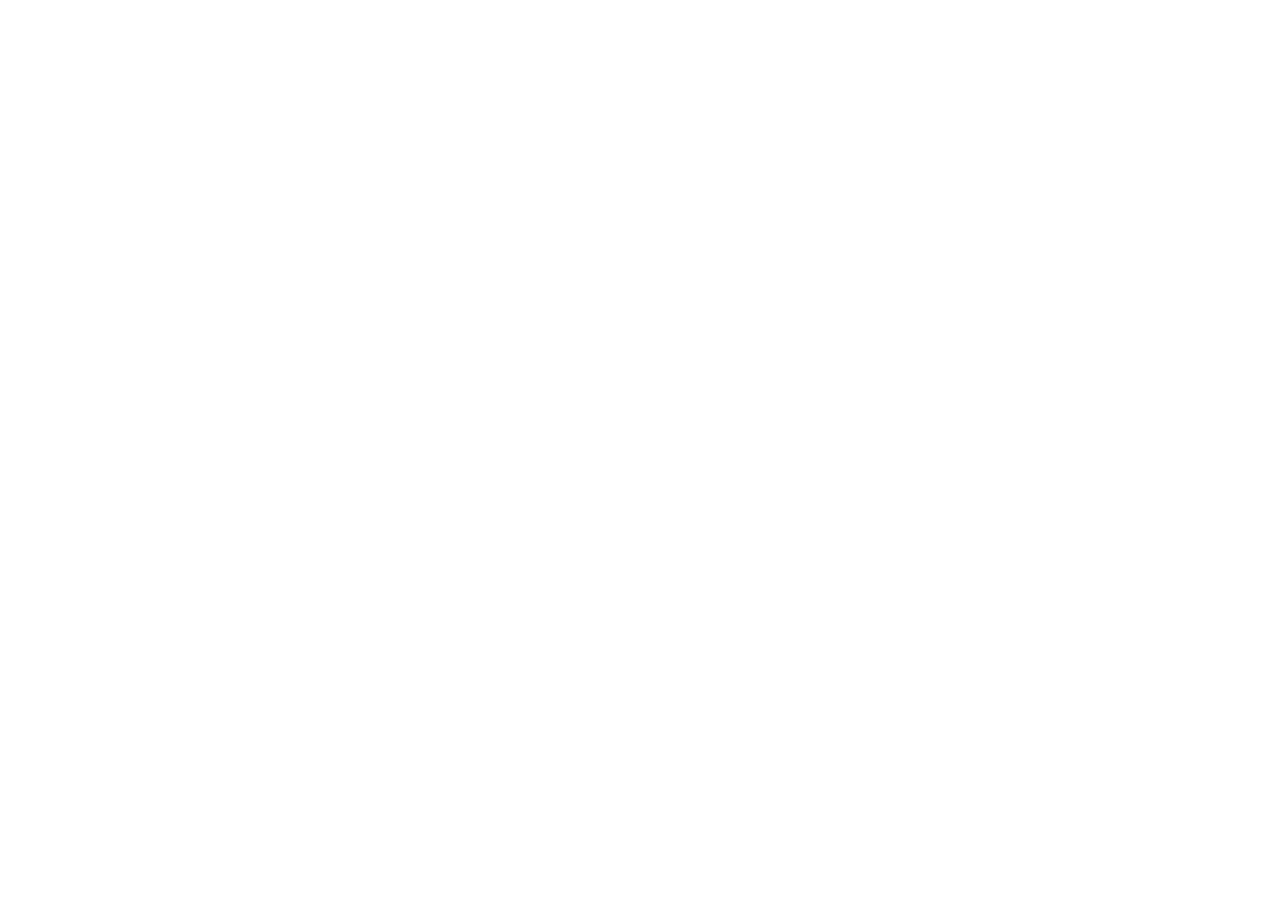
==== TrendyShop/index.html @ ae8360bd "estructura completa" ====
<!DOCTYPE html>
<html lang="es">
<head>
    <meta charset="UTF-8">
    <meta name="viewport" content="width=device-width, initial-scale=1.0">
    <title>TrendyShop</title>
    <link rel="stylesheet" href="https://cdn.jsdelivr.net/npm/bootstrap@5.3.3/dist/css/bootstrap.min.css">
    <link rel="stylesheet" href="https://cdn.jsdelivr.net/npm/bootstrap-icons@1.11.3/font/bootstrap-icons.min.css">
    <link rel="stylesheet" href="css/global.css">
    <link rel="stylesheet" href="css/components/header.css">
    <link rel="stylesheet" href="css/components/footer.css">
    <link rel="stylesheet" href="css/index.css">
</head>
<body class="cuerpo principal" id="cuerpo principal">
    <header class="bloque cabecera" id="encabezado del sitio"></header>

    <main class="contenedor principal" id="contenido de inicio"></main>

    <footer class="bloque pie" id="pie del sitio"></footer>

    <script src="https://cdn.jsdelivr.net/npm/bootstrap@5.3.3/dist/js/bootstrap.bundle.min.js"></script>
    <script src="js/main.js"></script>
    <script src="js/index.js"></script>
</body>
</html>
---- TrendyShop/css/global.css ----
:root {
    --lienzo: #FAFAF7;
    --superficie: #FFFFFF;
    --coral: #FF5A4E;
    --coral-hover: #E84D41;
    --salvia: #DDE5D6;
    --salvia-suave: #EDF2E8;
    --carbon: #1A1A1A;
    --carbon-suave: #4A4A4A;
    --borde: #E8E8E2;
    --borde-tarjeta: #EAEAE4;
    --radio: 12px;
    --sombra-1: 0 4px 16px -2px rgba(26, 26, 26, 0.04), 0 1px 3px 0 rgba(26, 26, 26, 0.02);
    --sombra-2: 0 12px 28px -4px rgba(26, 26, 26, 0.08), 0 4px 8px -2px rgba(26, 26, 26, 0.03);
}
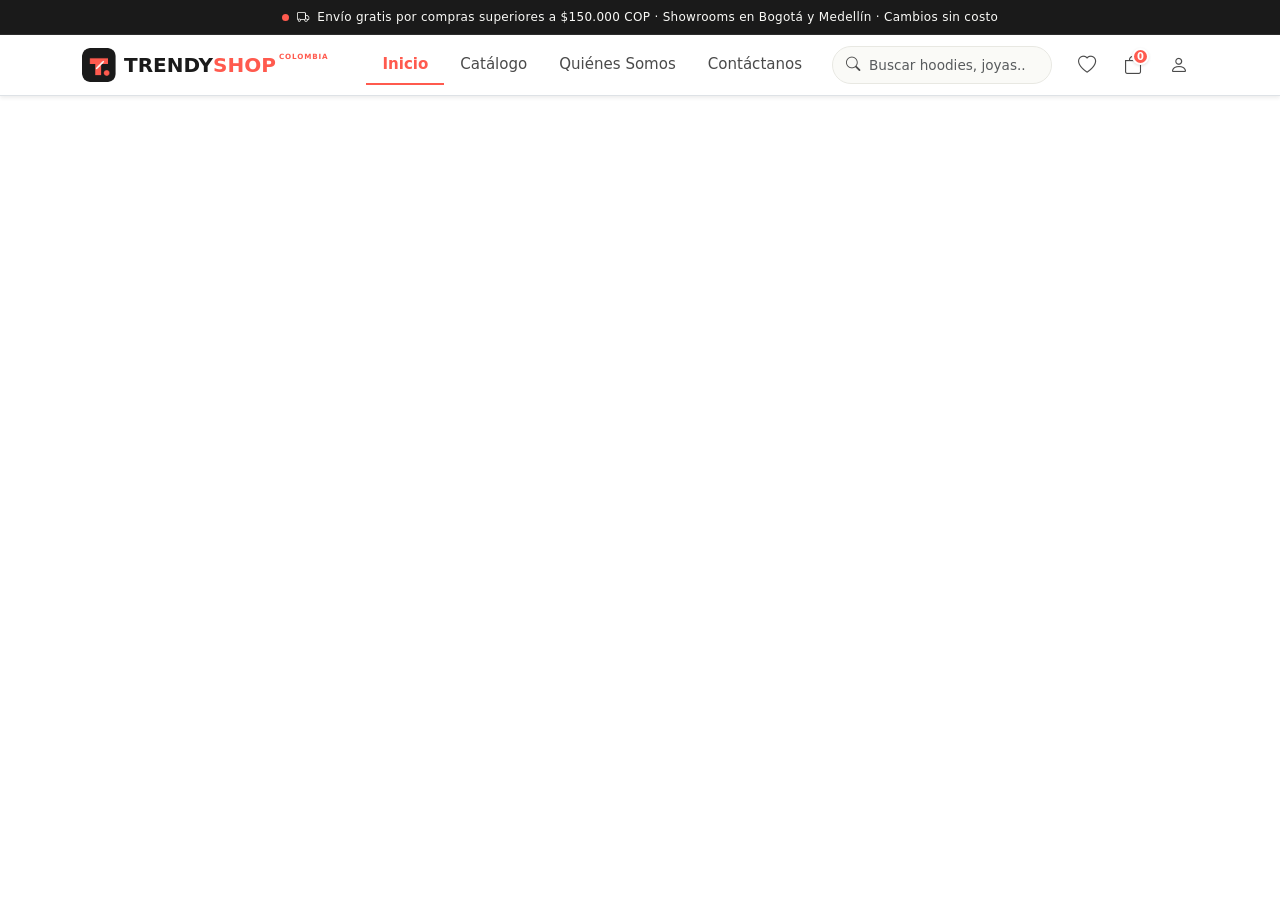
==== commit b329de55: "header implementation" ====
--- a/TrendyShop/index.html
+++ b/TrendyShop/index.html
@@ -19,6 +19,7 @@
     <footer class="bloque pie" id="pie del sitio"></footer>
 
     <script src="https://cdn.jsdelivr.net/npm/bootstrap@5.3.3/dist/js/bootstrap.bundle.min.js"></script>
+    <script src="js/components/header.js"></script>
     <script src="js/main.js"></script>
     <script src="js/index.js"></script>
 </body>
--- a/TrendyShop/css/components/header.css
+++ b/TrendyShop/css/components/header.css
@@ -0,0 +1,210 @@
+/* ==========================================================================
+   TrendyShop - Header Component Styles
+   ========================================================================== */
+
+/* 1. Top Announcement Bar */
+.header-announcement {
+    background-color: var(--carbon);
+    color: var(--lienzo);
+    font-size: 0.75rem;
+    letter-spacing: 0.025em;
+    border-bottom: 1px solid rgba(255, 255, 255, 0.08);
+}
+
+.announcement-dot {
+    width: 7px;
+    height: 7px;
+    border-radius: 50%;
+    background-color: var(--coral);
+    animation: announcement-pulse 2s infinite ease-in-out;
+}
+
+@keyframes announcement-pulse {
+
+    0%,
+    100% {
+        opacity: 1;
+        transform: scale(1);
+    }
+
+    50% {
+        opacity: 0.35;
+        transform: scale(1.3);
+    }
+}
+
+/* 2. Brand Logo */
+.header-logo-link {
+    cursor: pointer;
+    transition: opacity 0.2s ease;
+}
+
+.header-logo-icon {
+    width: 34px;
+    height: 34px;
+    object-fit: contain;
+    border-radius: 8px;
+    transition: transform 0.28s cubic-bezier(0.34, 1.56, 0.64, 1), box-shadow 0.28s ease;
+}
+
+/* T-Logo Hover Animation: Smooth lift, playful tilt, and soft brand glow */
+.header-logo-link:hover .header-logo-icon {
+    transform: translateY(-2px) scale(1.08) rotate(-4deg);
+    box-shadow: 0 4px 12px rgba(26, 26, 26, 0.16), 0 0 0 2px rgba(255, 90, 78, 0.35);
+}
+
+.header-logo-link:active .header-logo-icon {
+    transform: translateY(0) scale(0.95) rotate(0deg);
+    transition-duration: 0.1s;
+}
+
+.logo-part-trendy {
+    font-size: 1.25rem;
+    font-weight: 800;
+    color: var(--carbon);
+}
+
+.logo-part-shop {
+    font-size: 1.25rem;
+    font-weight: 800;
+    color: var(--coral);
+}
+
+.logo-part-country {
+    font-size: 0.45rem;
+    font-weight: 700;
+    color: var(--coral);
+    letter-spacing: 0.12em;
+    margin-left: 3px;
+    align-self: flex-start;
+    padding-top: 2px;
+}
+
+/* 3. Navigation Links */
+.header-nav-links .nav-link {
+    color: var(--carbon-suave);
+    font-size: 0.94rem;
+    font-weight: 500;
+    border-bottom: 2px solid transparent;
+    transition: color 0.2s ease, border-color 0.2s ease;
+}
+
+.header-nav-links .nav-link:hover {
+    color: var(--coral);
+}
+
+.header-nav-links .nav-link.active {
+    color: var(--coral) !important;
+    font-weight: 600;
+    border-bottom-color: var(--coral);
+}
+
+/* 4. Search Form */
+@media (min-width: 992px) {
+    .header-search-form {
+        width: 220px !important;
+    }
+}
+
+.header-search-icon {
+    left: 0.85rem;
+    color: var(--carbon-suave);
+    font-size: 0.9rem;
+}
+
+.header-search-input {
+    background-color: var(--lienzo) !important;
+    border-color: var(--borde) !important;
+    color: var(--carbon) !important;
+    font-size: 0.85rem;
+    padding-left: 2.25rem !important;
+    height: 38px;
+}
+
+.header-search-input:focus {
+    background-color: var(--superficie) !important;
+    border-color: var(--coral) !important;
+    box-shadow: 0 0 0 3px rgba(255, 90, 78, 0.15) !important;
+}
+
+/* 5. Action Buttons & Cart Badge (Geometric Centering) */
+.header-action-btn {
+    width: 38px;
+    height: 38px;
+    display: inline-flex;
+    align-items: center;
+    justify-content: center;
+    position: relative;
+    border-radius: 50%;
+    padding: 0;
+    border: none;
+    background-color: transparent;
+    color: var(--carbon-suave) !important;
+    font-size: 1.15rem;
+    line-height: 1;
+    text-decoration: none;
+    transition: background-color 0.2s ease, color 0.2s ease;
+}
+
+.header-action-btn i {
+    display: inline-flex;
+    align-items: center;
+    justify-content: center;
+    line-height: 1;
+}
+
+.header-action-btn i::before {
+    vertical-align: 0;
+}
+
+.header-action-btn:hover {
+    background-color: var(--salvia-suave) !important;
+    color: var(--coral) !important;
+}
+
+.header-cart-badge {
+    position: absolute;
+    top: 2px;
+    right: 3px;
+    background-color: var(--coral) !important;
+    color: var(--superficie) !important;
+    font-size: 0.62rem;
+    font-weight: 700;
+    line-height: 1;
+    min-width: 17px;
+    height: 17px;
+    padding: 0 3px;
+    border-radius: 999px;
+    display: inline-flex;
+    align-items: center;
+    justify-content: center;
+    border: 2px solid var(--superficie);
+    box-shadow: 0 1px 3px rgba(0, 0, 0, 0.12);
+    pointer-events: none;
+}
+
+/* 6. Mobile Responsiveness */
+@media (max-width: 991.98px) {
+    .header-nav-links {
+        padding-top: 0.75rem;
+        margin-top: 0.5rem;
+        border-top: 1px solid var(--borde);
+    }
+
+    .header-nav-links .nav-link {
+        border-bottom: none;
+        border-left: 3px solid transparent;
+        padding: 0.6rem 0.75rem !important;
+    }
+
+    .header-nav-links .nav-link.active {
+        border-left-color: var(--coral);
+        background-color: var(--salvia-suave);
+        border-radius: 0 var(--radio) var(--radio) 0;
+    }
+
+    .header-actions-container {
+        padding-top: 0.75rem;
+        border-top: 1px solid var(--borde);
+    }
+}
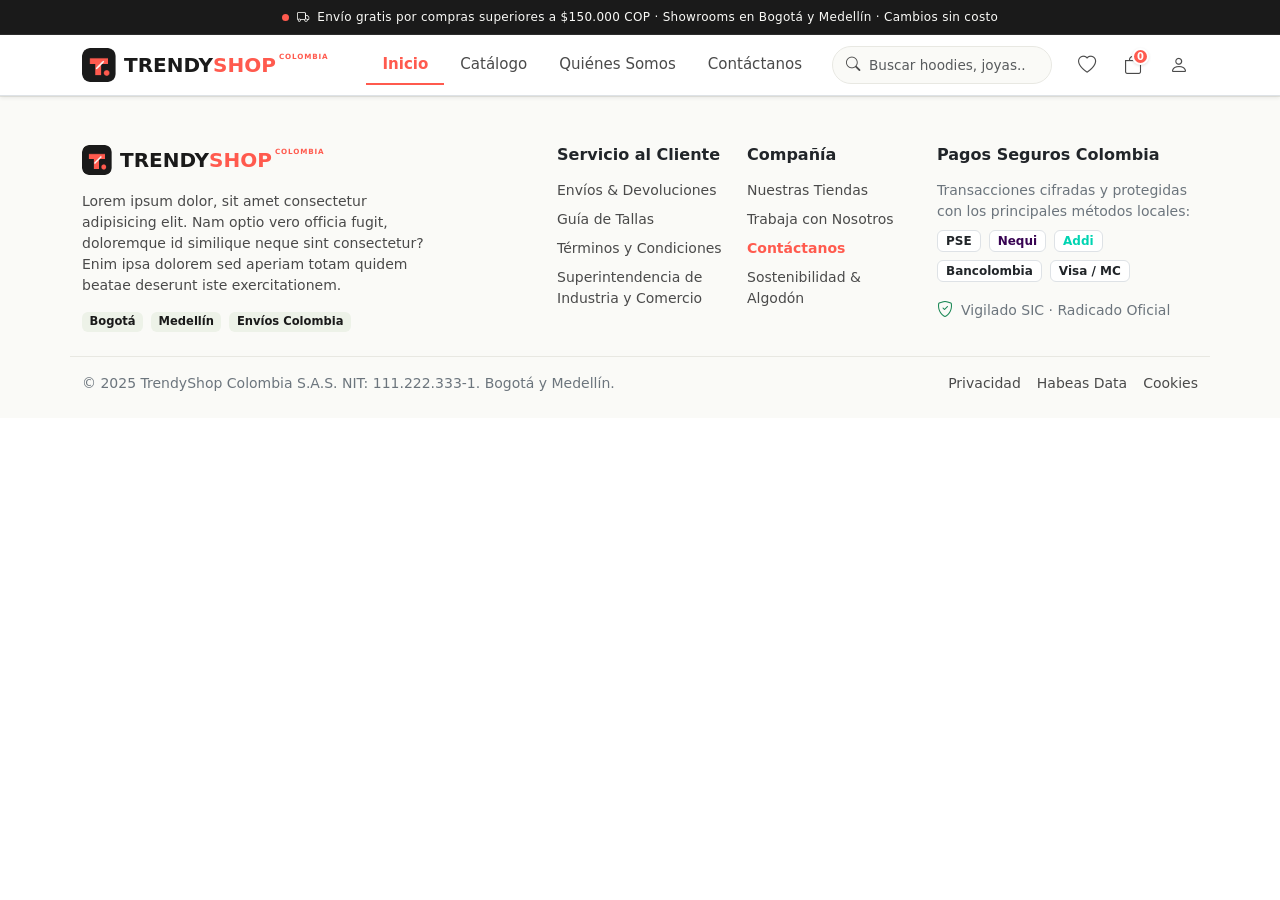
==== commit 2e1aef42: "footer implemented" ====
--- a/TrendyShop/index.html
+++ b/TrendyShop/index.html
@@ -20,6 +20,7 @@
 
     <script src="https://cdn.jsdelivr.net/npm/bootstrap@5.3.3/dist/js/bootstrap.bundle.min.js"></script>
     <script src="js/components/header.js"></script>
+    <script src="js/components/footer.js"></script>
     <script src="js/main.js"></script>
     <script src="js/index.js"></script>
 </body>
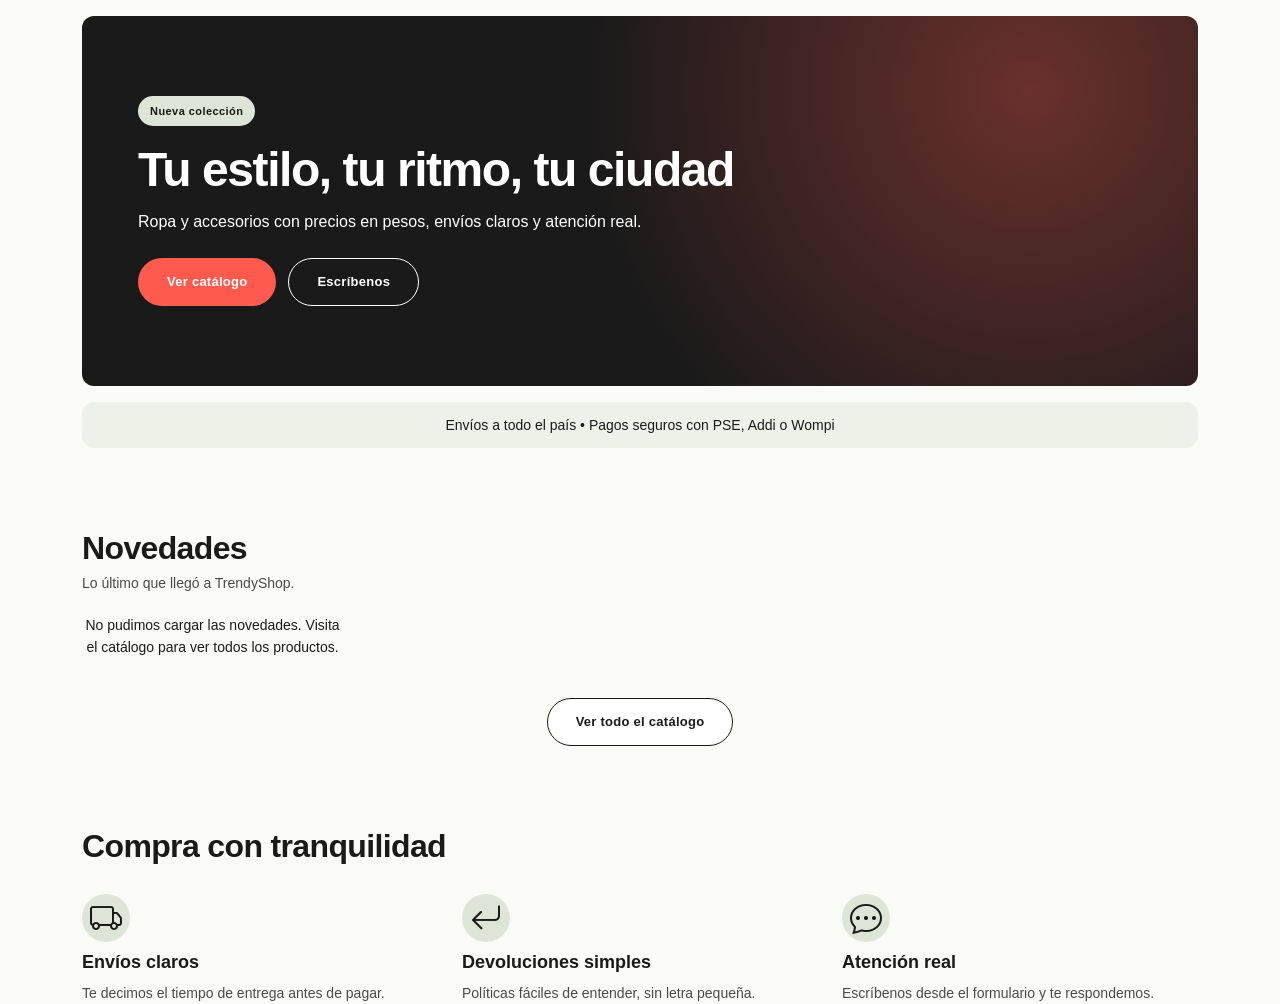
==== commit b9e7703e: "Inicio Asignado elemento 3" ====
--- a/TrendyShop/index.html
+++ b/TrendyShop/index.html
@@ -13,15 +13,80 @@
 </head>
 <body class="cuerpo principal" id="cuerpo principal">
     <header class="bloque cabecera" id="encabezado del sitio"></header>
+<!-- Falta el Navbar -->
+    <main class="contenedor principal" id="contenido de inicio">
 
-    <main class="contenedor principal" id="contenido de inicio"></main>
+        <!-- container 1: Banner principal -->
+        <section class="container hero-seccion">
+            <div class="hero-banner">
+                <span class="insignia insignia-salvia">Nueva colección</span>
+                <h1 class="hero-titulo">Tu estilo, tu ritmo, tu ciudad</h1>
+                <p class="hero-texto">
+                    Ropa y accesorios con precios en pesos, envíos claros y atención real.
+                </p>
+                <div class="hero-botones">
+                    <a href="catalogo/index.html" class="boton boton-primario">Ver catálogo</a>
+                    <a href="contactanos/index.html" class="boton boton-claro">Escríbenos</a>
+                </div>
+            </div>
+        </section>
 
+        <!-- conrainer 2: confianza para remendar error 3 -->
+        <section class="container">
+            <div class="modulo-confianza">
+                Envíos a todo el país • Pagos seguros con PSE, Addi o Wompi
+            </div>
+        </section>
+
+        <!-- container 3: Destacar Novedades como shein -->
+        <section class="container seccion">
+            <h2 class="seccion-titulo">Novedades</h2>
+            <p class="seccion-subtitulo">Lo último que llegó a TrendyShop.</p>
+            <div id="lista-novedades" class="row row-cols-2 row-cols-lg-4 g-3 g-lg-4"></div>
+            <div class="text-center mt-4">
+            <a href="catalogo/index.html" class="boton boton-secundario">Ver todo el catálogo</a>
+            </div>
+        </section>
+
+        <!-- Container 4: Tranquilidad enfoque en el error 2 y 3 -->
+        <section class="container seccion">
+            <h2 class="seccion-titulo">Compra con tranquilidad</h2>
+            <div class="row g-3 g-lg-4 mt-1">
+                <div class="col-12 col-md-4">
+                <article class="confianza-tarjeta">
+                    <div class="confianza-icono"><i class="bi bi-truck"></i></div>
+                    <h3 class="confianza-titulo">Envíos claros</h3>
+                    <p>Te decimos el tiempo de entrega antes de pagar.</p>
+                    </article>
+                </div>
+                <div class="col-12 col-md-4">
+                    <article class="confianza-tarjeta">
+                    <div class="confianza-icono"><i class="bi bi-arrow-return-left"></i></div>
+                    <h3 class="confianza-titulo">Devoluciones simples</h3>
+                    <p>Políticas fáciles de entender, sin letra pequeña.</p>
+                    </article>
+                </div>
+                <div class="col-12 col-md-4">
+                    <article class="confianza-tarjeta">
+                    <div class="confianza-icono"><i class="bi bi-chat-dots"></i></div>
+                    <h3 class="confianza-titulo">Atención real</h3>
+                    <p>Escríbenos desde el formulario y te respondemos.</p>
+                    </article>
+                </div>
+            </div>
+        </section>
+
+        <!-- boton volver arriba y queda fijo -->
+        <button id="btn-subir" class="btn-subir d-none" aria-label="Volver arriba">
+            <i class="bi bi-arrow-up"></i>
+        </button>
+
+    </main>
+<!-- Falta el footer -->
     <footer class="bloque pie" id="pie del sitio"></footer>
 
     <script src="https://cdn.jsdelivr.net/npm/bootstrap@5.3.3/dist/js/bootstrap.bundle.min.js"></script>
-    <script src="js/components/header.js"></script>
-    <script src="js/components/footer.js"></script>
     <script src="js/main.js"></script>
     <script src="js/index.js"></script>
 </body>
-</html>
+</html>
--- a/TrendyShop/css/index.css
+++ b/TrendyShop/css/index.css
@@ -0,0 +1,251 @@
+/* ===== Variables del sistema de diseño ===== */
+:root {
+  --lienzo: #FAFAF7;
+  --superficie: #FFFFFF;
+  --coral: #FF5A4E;
+  --coral-hover: #E84D41;
+  --salvia: #DDE5D6;
+  --salvia-suave: #EDF2E8;
+  --carbon: #1A1A1A;
+  --carbon-suave: #4A4A4A;
+  --borde: #E8E8E2;
+  --borde-tarjeta: #EAEAE4;
+  --radio: 12px;
+  --sombra-1: 0 4px 16px -2px rgba(26, 26, 26, 0.04), 0 1px 3px 0 rgba(26, 26, 26, 0.02);
+  --sombra-2: 0 12px 28px -4px rgba(26, 26, 26, 0.08), 0 4px 8px -2px rgba(26, 26, 26, 0.03);
+}
+
+body {
+  background: var(--lienzo);
+  color: var(--carbon);
+  font-family: "Inter", sans-serif;
+  font-size: 14px;
+  line-height: 22px;
+}
+
+h1, h2, h3 {
+  font-family: "Space Grotesk", sans-serif;
+  color: var(--carbon);
+}
+
+
+.boton {
+  display: inline-flex;
+  align-items: center;
+  justify-content: center;
+  height: 48px;
+  padding: 0 28px;
+  border-radius: 9999px;
+  border: 1.5px solid transparent;
+  font-family: "Space Grotesk", sans-serif;
+  font-size: 13px;
+  font-weight: 600;
+  letter-spacing: 0.02em;
+  text-decoration: none;
+  transition: background 0.2s, color 0.2s, transform 0.1s;
+}
+
+.boton:active { transform: scale(0.98); }
+
+.boton-primario { background: var(--coral); color: #fff; }
+.boton-primario:hover { background: var(--coral-hover); color: #fff; }
+
+.boton-secundario { background: var(--superficie); border-color: var(--carbon); color: var(--carbon); }
+.boton-secundario:hover { background: var(--carbon); color: #fff; }
+
+/* este es el Banner */
+.boton-claro { background: transparent; border-color: #fff; color: #fff; }
+.boton-claro:hover { background: #fff; color: var(--carbon); }
+
+.boton:focus-visible,
+.btn-subir:focus-visible,
+.btn-favorito:focus-visible {
+  outline: 2px solid var(--coral);
+  outline-offset: 2px;
+}
+
+/* ===== Insignias (píldora) ===== */
+.insignia {
+  display: inline-block;
+  padding: 4px 12px;
+  border-radius: 9999px;
+  font-family: "Space Grotesk", sans-serif;
+  font-size: 11px;
+  font-weight: 600;
+  letter-spacing: 0.04em;
+}
+
+.insignia-salvia { background: var(--salvia); color: var(--carbon); }
+
+/* Banner principal */
+.hero-seccion { margin-top: 1rem; }
+
+.hero-banner {
+  padding: 48px 24px;
+  border-radius: var(--radio);
+  color: #fff;
+  background:
+    radial-gradient(circle at 85% 20%, rgba(255, 90, 78, 0.35), transparent 45%),
+    var(--carbon);
+  animation: aparecer 0.8s ease-out;
+}
+
+.hero-titulo {
+  color: #fff;
+  font-size: 34px;
+  line-height: 42px;
+  font-weight: 700;
+  letter-spacing: -0.02em;
+  margin: 16px 0 12px;
+  max-width: 640px;
+}
+
+.hero-texto {
+  font-size: 16px;
+  line-height: 24px;
+  max-width: 520px;
+  margin-bottom: 24px;
+}
+
+.hero-botones { display: flex; flex-wrap: wrap; gap: 12px; }
+
+@keyframes aparecer {
+  from { opacity: 0; transform: translateY(16px); }
+  to   { opacity: 1; transform: translateY(0); }
+}
+
+/* conteiner 2 */
+.modulo-confianza {
+  margin-top: 16px;
+  padding: 12px 16px;
+  border-radius: var(--radio);
+  background: var(--salvia-suave);
+  text-align: center;
+  font-weight: 500;
+}
+
+/* scciones */
+.seccion { margin-top: 40px; }
+
+.seccion-titulo {
+  font-size: 26px;
+  line-height: 34px;
+  font-weight: 700;
+  letter-spacing: -0.01em;
+  margin-bottom: 4px;
+}
+
+.seccion-subtitulo { color: var(--carbon-suave); margin-bottom: 20px; }
+
+/* Tarjetas */
+.producto-tarjeta {
+  position: relative;
+  height: 100%;
+  background: var(--superficie);
+  border: 1px solid var(--borde-tarjeta);
+  border-radius: var(--radio);
+  box-shadow: var(--sombra-1);
+  overflow: hidden;
+  transition: transform 0.2s, box-shadow 0.2s;
+}
+
+.producto-tarjeta:hover {
+  transform: translateY(-2px);
+  box-shadow: var(--sombra-2);
+}
+
+.producto-enlace { color: inherit; text-decoration: none; display: block; }
+
+.producto-imagen {
+  aspect-ratio: 3 / 4;
+  background: #F0EDED;
+}
+
+.producto-imagen img {
+  width: 100%;
+  height: 100%;
+  object-fit: cover;
+}
+
+.producto-insignia { position: absolute; top: 12px; left: 12px; }
+
+.btn-favorito {
+  position: absolute;
+  top: 12px;
+  right: 12px;
+  width: 36px;
+  height: 36px;
+  border: 0;
+  border-radius: 50%;
+  background: #fff;
+  color: var(--carbon);
+  font-size: 18px;
+  line-height: 1;
+  box-shadow: var(--sombra-1);
+}
+
+.btn-favorito.activo { color: var(--coral); }
+
+.producto-cuerpo { padding: 14px 16px 16px; }
+
+.producto-titulo {
+  font-family: "Inter", sans-serif;
+  font-size: 14px;
+  font-weight: 500;
+  line-height: 22px;
+  margin: 0 0 4px;
+  display: -webkit-box;
+  -webkit-line-clamp: 2;
+  -webkit-box-orient: vertical;
+  overflow: hidden;
+}
+
+.producto-marca { font-size: 12px; color: var(--carbon-suave); margin: 0 0 8px; }
+
+.producto-precio {
+  font-family: "Space Grotesk", sans-serif;
+  font-size: 16px;
+  font-weight: 700;
+  margin: 0;
+}
+
+.confianza-icono {
+  width: 48px;
+  height: 48px;
+  display: flex;
+  align-items: center;
+  justify-content: center;
+  border-radius: 50%;
+  background: var(--salvia);
+  color: var(--carbon);
+  font-size: 1.5rem;
+}
+
+.confianza-tarjeta:hover { transform: translateY(-2px); box-shadow: var(--sombra-2); }
+.confianza-icono { font-size: 2rem; }
+.confianza-titulo { font-size: 18px; line-height: 24px; font-weight: 600; margin: 8px 0; }
+.confianza-tarjeta p { color: var(--carbon-suave); margin: 0; }
+
+/* boton volver arriba */
+.btn-subir {
+  position: fixed;
+  right: 20px;
+  bottom: 20px;
+  width: 46px;
+  height: 46px;
+  border: 0;
+  border-radius: 50%;
+  background: var(--carbon);
+  color: #fff;
+  font-size: 20px;
+  box-shadow: var(--sombra-2);
+  z-index: 1000;
+}
+
+/* Responsive escritorio y tablet */
+@media (min-width: 768px) {
+  .hero-banner { padding: 80px 56px; }
+  .hero-titulo { font-size: 48px; line-height: 56px; letter-spacing: -0.03em; }
+  .seccion { margin-top: 80px; }
+  .seccion-titulo { font-size: 32px; line-height: 40px; letter-spacing: -0.02em; }
+}
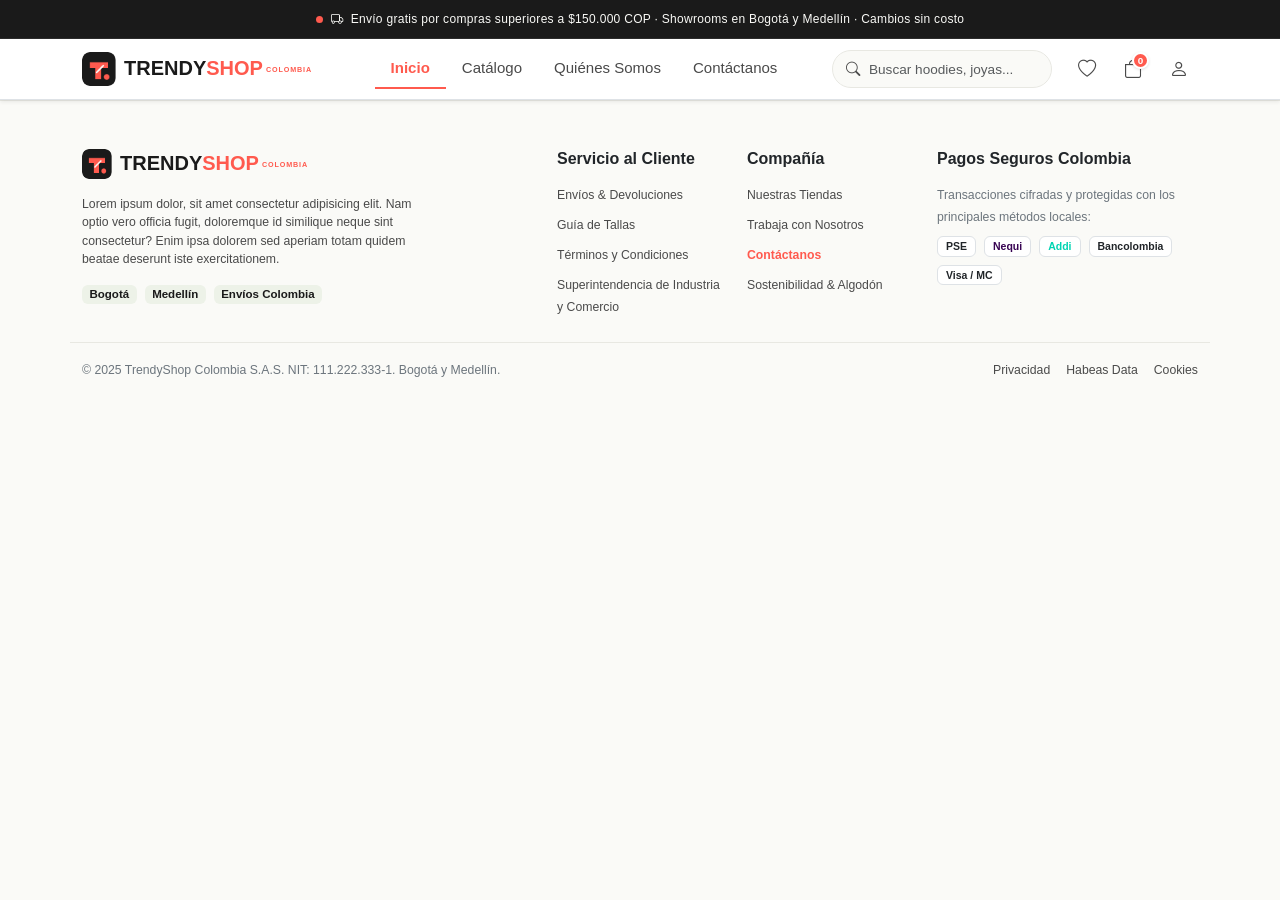
==== commit 4070b55c: "Integrar cabecera y pie de pagina desde main" ====
--- a/TrendyShop/index.html
+++ b/TrendyShop/index.html
@@ -13,80 +13,15 @@
 </head>
 <body class="cuerpo principal" id="cuerpo principal">
     <header class="bloque cabecera" id="encabezado del sitio"></header>
-<!-- Falta el Navbar -->
-    <main class="contenedor principal" id="contenido de inicio">
 
-        <!-- container 1: Banner principal -->
-        <section class="container hero-seccion">
-            <div class="hero-banner">
-                <span class="insignia insignia-salvia">Nueva colección</span>
-                <h1 class="hero-titulo">Tu estilo, tu ritmo, tu ciudad</h1>
-                <p class="hero-texto">
-                    Ropa y accesorios con precios en pesos, envíos claros y atención real.
-                </p>
-                <div class="hero-botones">
-                    <a href="catalogo/index.html" class="boton boton-primario">Ver catálogo</a>
-                    <a href="contactanos/index.html" class="boton boton-claro">Escríbenos</a>
-                </div>
-            </div>
-        </section>
+    <main class="contenedor principal" id="contenido de inicio"></main>
 
-        <!-- conrainer 2: confianza para remendar error 3 -->
-        <section class="container">
-            <div class="modulo-confianza">
-                Envíos a todo el país • Pagos seguros con PSE, Addi o Wompi
-            </div>
-        </section>
-
-        <!-- container 3: Destacar Novedades como shein -->
-        <section class="container seccion">
-            <h2 class="seccion-titulo">Novedades</h2>
-            <p class="seccion-subtitulo">Lo último que llegó a TrendyShop.</p>
-            <div id="lista-novedades" class="row row-cols-2 row-cols-lg-4 g-3 g-lg-4"></div>
-            <div class="text-center mt-4">
-            <a href="catalogo/index.html" class="boton boton-secundario">Ver todo el catálogo</a>
-            </div>
-        </section>
-
-        <!-- Container 4: Tranquilidad enfoque en el error 2 y 3 -->
-        <section class="container seccion">
-            <h2 class="seccion-titulo">Compra con tranquilidad</h2>
-            <div class="row g-3 g-lg-4 mt-1">
-                <div class="col-12 col-md-4">
-                <article class="confianza-tarjeta">
-                    <div class="confianza-icono"><i class="bi bi-truck"></i></div>
-                    <h3 class="confianza-titulo">Envíos claros</h3>
-                    <p>Te decimos el tiempo de entrega antes de pagar.</p>
-                    </article>
-                </div>
-                <div class="col-12 col-md-4">
-                    <article class="confianza-tarjeta">
-                    <div class="confianza-icono"><i class="bi bi-arrow-return-left"></i></div>
-                    <h3 class="confianza-titulo">Devoluciones simples</h3>
-                    <p>Políticas fáciles de entender, sin letra pequeña.</p>
-                    </article>
-                </div>
-                <div class="col-12 col-md-4">
-                    <article class="confianza-tarjeta">
-                    <div class="confianza-icono"><i class="bi bi-chat-dots"></i></div>
-                    <h3 class="confianza-titulo">Atención real</h3>
-                    <p>Escríbenos desde el formulario y te respondemos.</p>
-                    </article>
-                </div>
-            </div>
-        </section>
-
-        <!-- boton volver arriba y queda fijo -->
-        <button id="btn-subir" class="btn-subir d-none" aria-label="Volver arriba">
-            <i class="bi bi-arrow-up"></i>
-        </button>
-
-    </main>
-<!-- Falta el footer -->
     <footer class="bloque pie" id="pie del sitio"></footer>
 
     <script src="https://cdn.jsdelivr.net/npm/bootstrap@5.3.3/dist/js/bootstrap.bundle.min.js"></script>
+    <script src="js/components/header.js"></script>
+    <script src="js/components/footer.js"></script>
     <script src="js/main.js"></script>
     <script src="js/index.js"></script>
 </body>
-</html>+</html>
--- a/TrendyShop/css/components/header.css
+++ b/TrendyShop/css/components/header.css
@@ -47,7 +47,7 @@
     transition: transform 0.28s cubic-bezier(0.34, 1.56, 0.64, 1), box-shadow 0.28s ease;
 }
 
-/* T-Logo Hover Animation: Smooth lift, playful tilt, and soft brand glow */
+/* T-Logo Hover Animation*/
 .header-logo-link:hover .header-logo-icon {
     transform: translateY(-2px) scale(1.08) rotate(-4deg);
     box-shadow: 0 4px 12px rgba(26, 26, 26, 0.16), 0 0 0 2px rgba(255, 90, 78, 0.35);
@@ -127,7 +127,7 @@
     box-shadow: 0 0 0 3px rgba(255, 90, 78, 0.15) !important;
 }
 
-/* 5. Action Buttons & Cart Badge (Geometric Centering) */
+/* 5. Action Buttons & Cart Badge*/
 .header-action-btn {
     width: 38px;
     height: 38px;
--- a/TrendyShop/css/components/footer.css
+++ b/TrendyShop/css/components/footer.css
@@ -0,0 +1,72 @@
+/* ==========================================================================
+   TrendyShop - Footer Component Styles
+   ========================================================================== */
+
+.site-footer {
+    background-color: var(--lienzo);
+    border-top-color: var(--borde) !important;
+}
+
+.footer-border-bottom {
+    border-bottom-color: var(--borde) !important;
+}
+
+/* Brand Logo (Footer Sizing & Hover) */
+.footer-logo-link {
+    cursor: pointer;
+    transition: opacity 0.2s ease;
+}
+
+.footer-logo-link:hover {
+    opacity: 0.9;
+}
+
+.footer-logo-icon {
+    width: 30px;
+    height: 30px;
+    object-fit: contain;
+    border-radius: 7px;
+}
+
+.footer-brand-desc {
+    max-width: 360px;
+    line-height: 1.5;
+    color: var(--carbon-suave) !important;
+}
+
+/* Location Badges */
+.footer-badge {
+    background-color: var(--salvia-suave) !important;
+    color: var(--carbon) !important;
+    font-size: 0.72rem;
+    font-weight: 600;
+    padding: 0.35em 0.65em;
+}
+
+/* Navigation & Policy Links */
+.footer-link {
+    color: var(--carbon-suave) !important;
+    transition: color 0.15s ease;
+}
+
+.footer-link:hover {
+    color: var(--coral) !important;
+    text-decoration: underline !important;
+}
+
+.footer-link-highlight {
+    color: var(--coral) !important;
+}
+
+.footer-link-highlight:hover {
+    text-decoration: underline !important;
+}
+
+/* Payment Brand Badges */
+.text-nequi {
+    color: #380453 !important;
+}
+
+.text-addi {
+    color: #00D4B2 !important;
+}
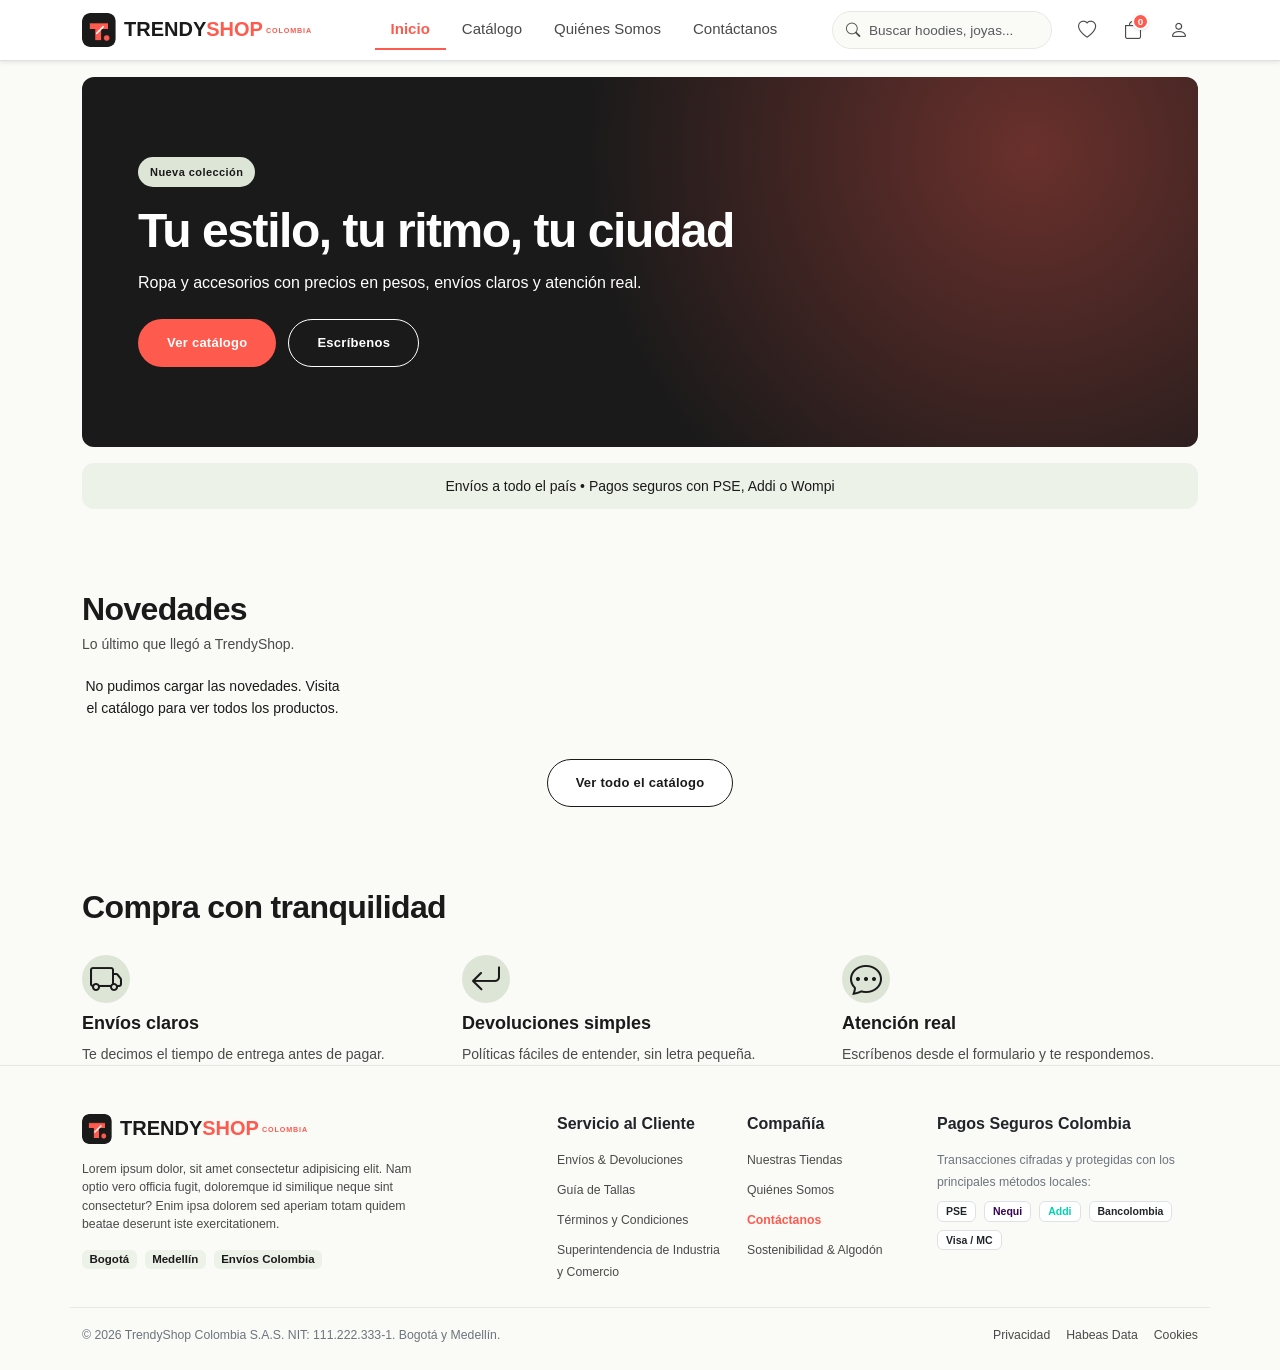
==== commit 482bc8b9: "integrar componentes y mejoras desde main" ====
--- a/TrendyShop/index.html
+++ b/TrendyShop/index.html
@@ -13,9 +13,76 @@
 </head>
 <body class="cuerpo principal" id="cuerpo principal">
     <header class="bloque cabecera" id="encabezado del sitio"></header>
+<!-- Falta el Navbar -->
+    <main class="contenedor principal" id="contenido de inicio">
 
-    <main class="contenedor principal" id="contenido de inicio"></main>
+        <!-- container 1: Banner principal -->
+        <section class="container hero-seccion">
+            <div class="hero-banner">
+                <span class="insignia insignia-salvia">Nueva colección</span>
+                <h1 class="hero-titulo">Tu estilo, tu ritmo, tu ciudad</h1>
+                <p class="hero-texto">
+                    Ropa y accesorios con precios en pesos, envíos claros y atención real.
+                </p>
+                <div class="hero-botones">
+                    <a href="catalogo/index.html" class="boton boton-primario">Ver catálogo</a>
+                    <a href="contactanos/index.html" class="boton boton-claro">Escríbenos</a>
+                </div>
+            </div>
+        </section>
 
+        <!-- conrainer 2: confianza para remendar error 3 -->
+        <section class="container">
+            <div class="modulo-confianza">
+                Envíos a todo el país • Pagos seguros con PSE, Addi o Wompi
+            </div>
+        </section>
+
+        <!-- container 3: Destacar Novedades como shein -->
+        <section class="container seccion">
+            <h2 class="seccion-titulo">Novedades</h2>
+            <p class="seccion-subtitulo">Lo último que llegó a TrendyShop.</p>
+            <div id="lista-novedades" class="row row-cols-2 row-cols-lg-4 g-3 g-lg-4"></div>
+            <div class="text-center mt-4">
+            <a href="catalogo/index.html" class="boton boton-secundario">Ver todo el catálogo</a>
+            </div>
+        </section>
+
+        <!-- Container 4: Tranquilidad enfoque en el error 2 y 3 -->
+        <section class="container seccion">
+            <h2 class="seccion-titulo">Compra con tranquilidad</h2>
+            <div class="row g-3 g-lg-4 mt-1">
+                <div class="col-12 col-md-4">
+                <article class="confianza-tarjeta">
+                    <div class="confianza-icono"><i class="bi bi-truck"></i></div>
+                    <h3 class="confianza-titulo">Envíos claros</h3>
+                    <p>Te decimos el tiempo de entrega antes de pagar.</p>
+                    </article>
+                </div>
+                <div class="col-12 col-md-4">
+                    <article class="confianza-tarjeta">
+                    <div class="confianza-icono"><i class="bi bi-arrow-return-left"></i></div>
+                    <h3 class="confianza-titulo">Devoluciones simples</h3>
+                    <p>Políticas fáciles de entender, sin letra pequeña.</p>
+                    </article>
+                </div>
+                <div class="col-12 col-md-4">
+                    <article class="confianza-tarjeta">
+                    <div class="confianza-icono"><i class="bi bi-chat-dots"></i></div>
+                    <h3 class="confianza-titulo">Atención real</h3>
+                    <p>Escríbenos desde el formulario y te respondemos.</p>
+                    </article>
+                </div>
+            </div>
+        </section>
+
+        <!-- boton volver arriba y queda fijo -->
+        <button id="btn-subir" class="btn-subir d-none" aria-label="Volver arriba">
+            <i class="bi bi-arrow-up"></i>
+        </button>
+
+    </main>
+<!-- Falta el footer -->
     <footer class="bloque pie" id="pie del sitio"></footer>
 
     <script src="https://cdn.jsdelivr.net/npm/bootstrap@5.3.3/dist/js/bootstrap.bundle.min.js"></script>
@@ -24,4 +91,4 @@
     <script src="js/main.js"></script>
     <script src="js/index.js"></script>
 </body>
-</html>
+</html>
